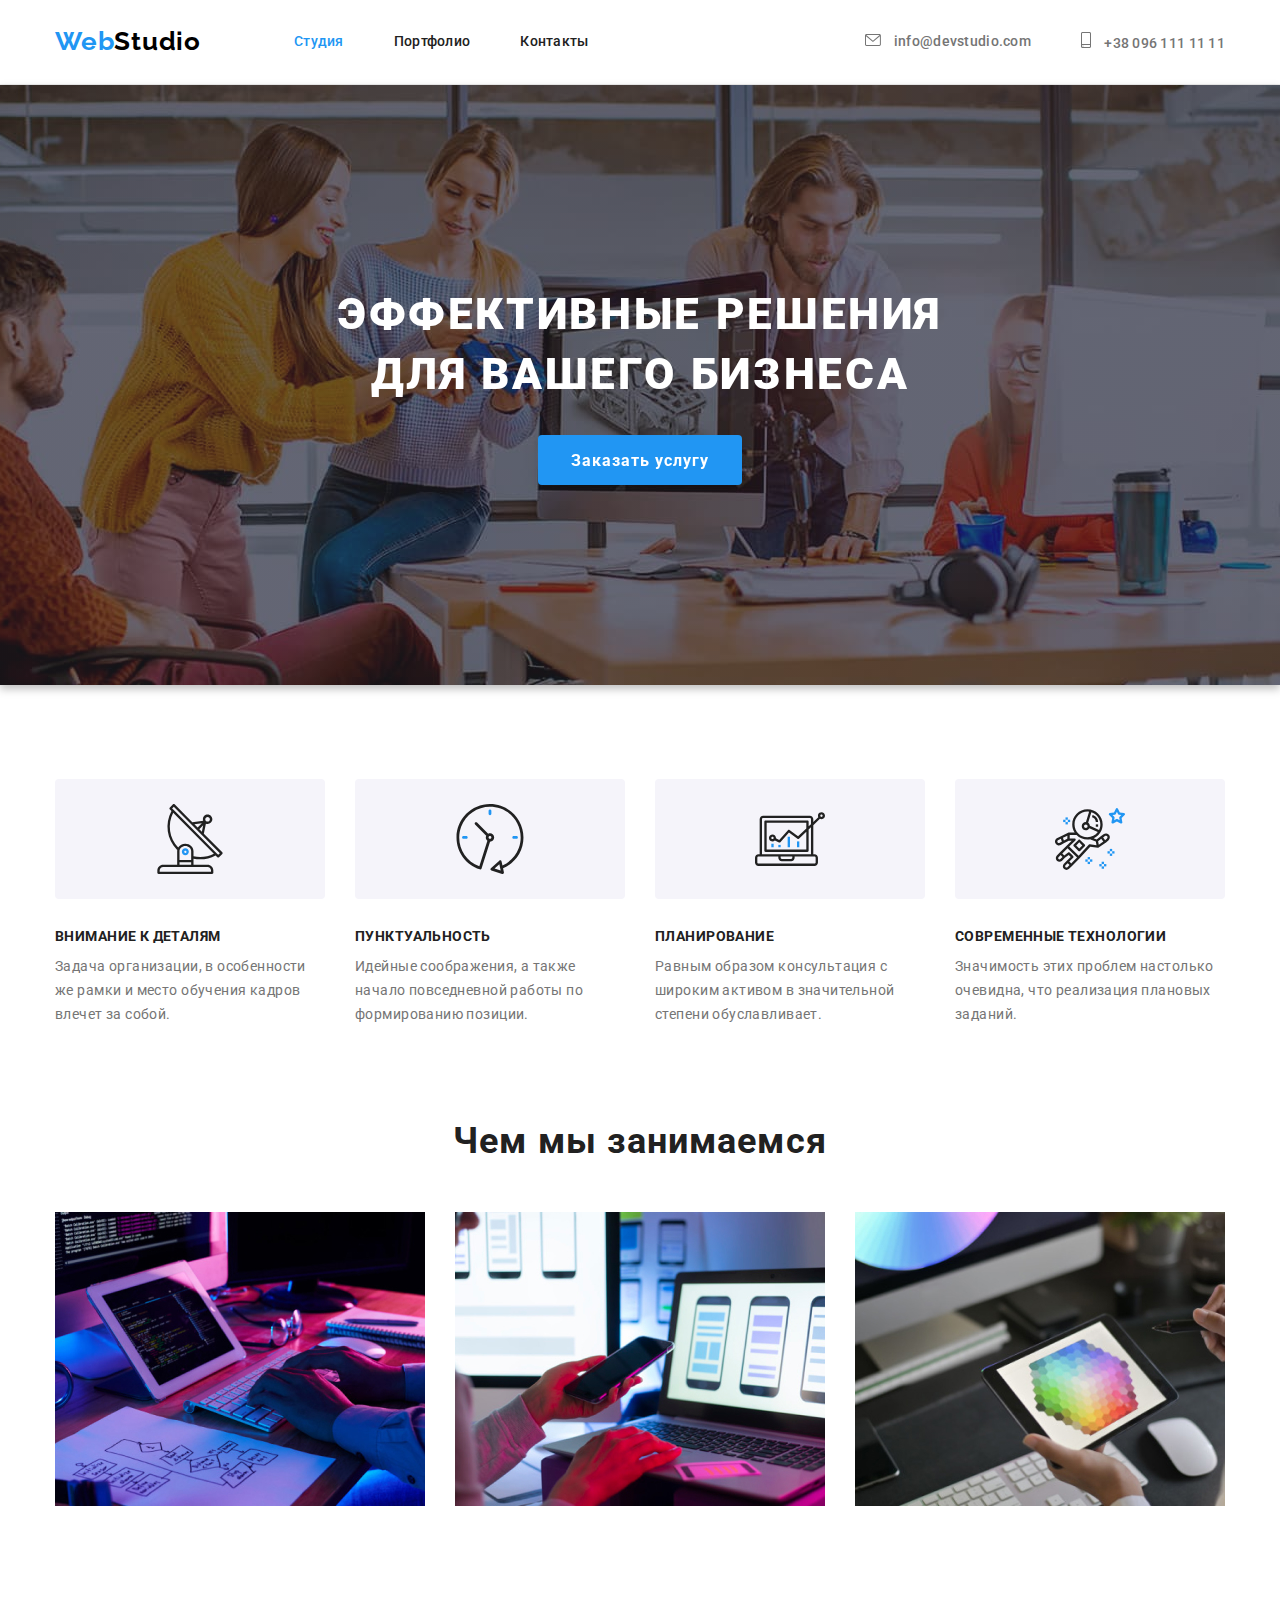
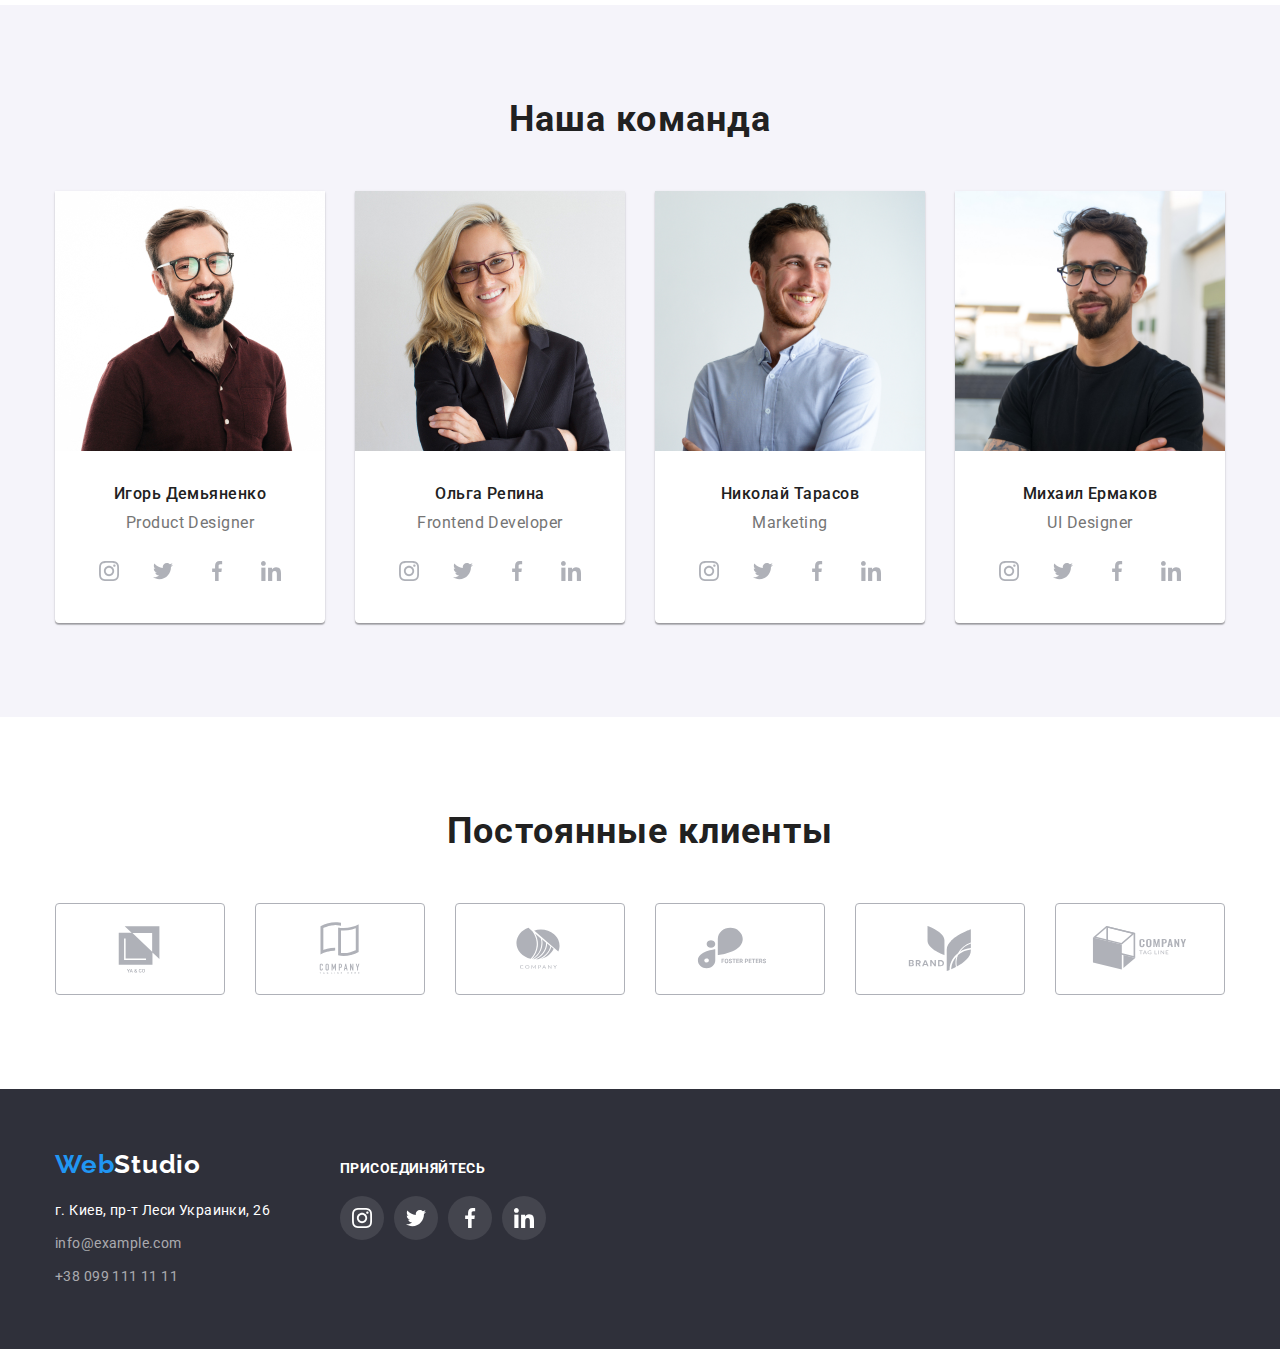
==== index.html @ 6fb5541e "Initial commit" ====
<!DOCTYPE html>
<html lang="ru">

<head>
    <meta charset="UTF-8">
    <meta http-equiv="X-UA-Compatible" content="IE=edge">
    <meta name="viewport" content="width=device-width, initial-scale=1.0">
    <title>Студія</title>
    <link rel="stylesheet"
        href="https://cdnjs.cloudflare.com/ajax/libs/modern-normalize/1.1.0/modern-normalize.min.css" />
    <link rel="preconnect" href="https://fonts.googleapis.com">
    <link rel="preconnect" href="https://fonts.gstatic.com" crossorigin>
    <link
        href="https://fonts.googleapis.com/css2?family=Raleway:wght@700&family=Roboto:wght@400;500;700;900&display=swap"
        rel="stylesheet">

    <link rel="stylesheet" href="./css/styles.css">

<body>
    <!-- Шапка -->

    <header class="header">
        <div class="container main-nav">
            <nav class="nav-header">
                <!-- Header logo -->
                <a href="./index.html" class="header-logo"> <span class="logo-web">Web</span><span
                        class="logo-studio">Studio</span> </a>
                <!-- Header nav -->
                <ul class="header-nav list">
                    <li class="item-header accent">
                        <!-- Header studio -->
                        <a href="./index.html" class="link current">Студия</a></li>
                    <li class="item-header accent">
                        <!-- Header portfolio -->
                        <a href="./portfolio.html" class="link">Портфолио</a>
                    </li>
                    <li class="item-header">
                        <!-- Header contacts -->
                        <a href="#" class="link">Контакты</a>
                    </li>
                </ul>
            </nav>
            <!-- Header contacting -->
            <ul class="header-contacting list">
                <li class="item-header accent">
                    <a href="mailto:info@devstudio.com" class="link">
                        <svg class="icon-mail">
                            <use href=" ./images/icons.svg#icon-mail"> </use>
                        </svg> info@devstudio.com </a> </li>
                <li class=" item-header accent">
                    <a href="tel:+380961111111" class="link">
                        <svg class="icon-smartphone">
                            <use href="./images/icons.svg#icon-smartphone"> </use>
                        </svg> +38 096 111 11 11</a>
                </li>
            </ul>
        </div>

    </header>
    <!-- Головна сторінка, основна частина -->
    <main>
        <!-- Верхня частина -->

        <section class="hero">
            <div class="container background-hero">
                <h1 class="hero-title">эффективные решения для вашего бизнеса</h1>
                <button type="button" name="Order the service" class="button">Заказать услугу</button>
            </div>
        </section>

        <!-- Середина -->
        <section class="section">
            <div class="container">
                <h2 class="section-heading">что мы предлагаем</h2>
                <ul class="section-block">
                    <li class="item">
                        <div class="section-icons">
                            <svg class="icons" width="70" height="70">
                                <use href="./images/icons.svg#icon-sattelite" title="sattelite">
                                </use>
                            </svg>
                        </div>
                        <h3 class="section-title-second">внимание к деталям</h3>
                        <p class="section-text">Задача организации, в особенности же рамки и место обучения кадров
                            влечет за
                            собой.</p>
                    </li>
                    <li class="item">
                        <div class="section-icons">
                            <svg class="icons" width="70" height="70">
                                <use href="./images/icons.svg#icon-clock"></use>
                            </svg>
                        </div>
                        <h3 class=" section-title-second">пунктуальность</h3>
                        <p class="section-text">
                            Идейные соображения, а также начало повседневной работы по формированию позиции.
                        </p>
                    </li>
                    <li class="item">
                        <div class="section-icons">
                            <svg class="icons" width="70" height="70">
                                <use href="./images/icons.svg#icon-computer"></use>
                            </svg>
                        </div>
                        <h3 class="section-title-second">планирование</h3>
                        <p class="section-text">Равным образом консультация с широким активом в значительной степени
                            обуславливает.</p>
                    </li>
                    <li class="item">
                        <div class="section-icons">
                            <svg class="icons" width="70" height="70">
                                <use href="./images/icons.svg#icon-cosmonaut"></use>
                            </svg>
                        </div>
                        <h3 class="section-title-second">современные технологии</h3>
                        <p class="section-text">Значимость этих проблем настолько очевидна, что реализация плановых
                            заданий.
                        </p>
                    </li>
                </ul>
            </div>
        </section>
        <section class="section secondary-section">
            <div class="container">
                <h2 class="section-title">Чем мы занимаемся</h2>
                <!-- Картинки середини -->
                <ul class="section-images">
                    <li class="item"><img src="./images/box1.jpg" alt="Перша картинка середини" width="370px"
                            height="294px"></li>
                    <li class="item"><img src="./images/box2.jpg" alt="Друга картинка середини" width="370px"
                            height="294px"></li>
                    <li class="item"><img src="./images/box3.jpg" alt="Третя картинка середини" width="370px"
                            height="294px"></li>
                </ul>
            </div>
        </section>

        <!-- Нижня частина основної сторінки -->
        <section class="section second-bacground">
            <div class="container">
                <h2 class="secondary-title">Наша команда</h2>
                <ul class="section-down">
                    <li class="item bcg-item">
                        <img class="section-photo" src="./images/img1.jpg" alt="Перше фото" width="270px"
                            height="260px">
                        <div class="section-secondary-block">
                            <h3 class="section-name">Игорь Демьяненко</h3>
                            <p class="section-position">Product Designer</p>
                        </div>

                        <ul class="link-list">
                            <li class="socials">
                                <a class="soc-in" href="">
                                   <svg class="web-icon" width="20" height="20">
                                    <use href="./images/icons.svg#icon-instagram"></use>
                                    </svg>
                                </a>
                            </li>
                            <li class="socials">
                                <a class="soc-in" href="">
                                    <svg class="web-icon" width="20" height="20">
                                    <use href="./images/icons.svg#icon-twitter"></use>
                                    </svg>
                                </a>
                            </li>
                            <li class="socials">
                                <a class="soc-in" href="">
                                    <svg class="web-icon" width="20" height="20p">
                                    <use href="./images/icons.svg#icon-facebook"></use>
                                    </svg>
                                </a>
                            </li>
                            <li class="socials">
                                <a class="soc-in" href="">
                                    <svg class="web-icon" width="20" height="20p">
                                    <use href="./images/icons.svg#icon-linkedin"></use>
                                    </svg>
                                </a>
                            </li>
                        </ul>

                    </li>
                    <li class=" item bcg-item">
                        <img class="section-photo" src="./images/img2.jpg" alt="Друге фото" width="270px"
                            height="260px">
                        <div class="section-secondary-block">
                            <h3 class="section-name">Ольга Репина</h3>
                            <p class="section-position">Frontend Developer</p>
                        </div>
                        <ul class="link-list">
                            <li class="socials">
                                <a class="soc-in" href="">
                                    <svg class=" web-icon" width="20" height="20">
                                    <use href="./images/icons.svg#icon-instagram"></use>
                                    </svg>
                                </a>
                            </li>
                            <li class="socials">
                                <a class="soc-in" href="">
                                    <svg class=" web-icon" width="20" height="20">
                                    <use href="./images/icons.svg#icon-twitter"></use>
                                    </svg>
                                </a>
                            </li>
                            <li class="socials">
                                <a class="soc-in" href="">
                                    <svg class=" web-icon" width="20" height="20">
                                    <use href="./images/icons.svg#icon-facebook"></use>
                                    </svg>
                                </a>
                            </li>
                            <li class="socials">
                                <a class="soc-in" href="">
                                    <svg class=" web-icon" width="20" height="20">
                                    <use href="./images/icons.svg#icon-linkedin"></use>
                                    </svg>
                                </a>
                            </li>
                        </ul>
                    </li>
                    <li class="item bcg-item">
                        <img class="section-photo" src="./images/img3.jpg" alt="Третє фото" width="270px"
                            height="260px">
                        <div class="section-secondary-block">
                            <h3 class="section-name">Николай Тарасов</h3>
                            <p class="section-position">Marketing</p>
                        </div>
                        <ul class="link-list">
                            <li class="socials">
                                <a class="soc-in" href="">
                                    <svg class=" web-icon" width="20" height="20">
                                    <use href="./images/icons.svg#icon-instagram"></use>
                                    </svg>
                                </a>
                            </li>
                            <li class="socials">
                                <a class="soc-in" href="">
                                    <svg class=" web-icon" width="20" height="20">
                                    <use href="./images/icons.svg#icon-twitter"></use>
                                    </svg>
                                </a>
                            </li>
                            <li class="socials">
                                <a class="soc-in" href="">
                                    <svg class=" web-icon" width="20" height="20">
                                    <use href="./images/icons.svg#icon-facebook"></use>
                                    </svg>
                                </a>
                            </li>
                            <li class="socials">
                                <a class="soc-in" href="">
                                    <svg class=" web-icon" width="20" height="20">
                                    <use href="./images/icons.svg#icon-linkedin"></use>
                                    </svg>
                                </a>
                            </li>
                        </ul>
                    </li>
                    <li class="item bcg-item">
                        <img class="section-photo" src="./images/img4.jpg" alt="Четверте фото" width="270px"
                            height="260px">
                        <div class="section-secondary-block">
                            <h3 class="section-name">Михаил Ермаков</h3>
                            <p class="section-position">UI Designer</p>
                        </div>
                        <ul class="link-list">
                            <li class="socials">
                                <a class="soc-in" href="">
                                    <svg class=" web-icon" width="20" height="20">
                                    <use href="./images/icons.svg#icon-instagram"></use>
                                    </svg>
                                </a>
                            </li>
                            <li class="socials">
                                <a class="soc-in" href="">
                                    <svg class=" web-icon" width="20" height="20">
                                    <use href="./images/icons.svg#icon-twitter"></use>
                                    </svg>
                                </a>
                            </li>
                            <li class="socials">
                                <a class="soc-in" href="">
                                    <svg class=" web-icon" width="20" height="20">
                                    <use href="./images/icons.svg#icon-facebook"></use>
                                    </svg>
                                </a>
                            </li>
                            <li class="socials">
                                <a class="soc-in" href="">
                                    <svg class=" web-icon" width="20" height="20">
                                    <use href="./images/icons.svg#icon-linkedin"></use>
                                    </svg>
                                </a>
                            </li>
                        </ul>
                    </li>
                </ul>
            </div>
        </section>

        <!-- Постійні клієнти -->

        <section class="clients">
            <div class="container">
                <h2 class="clients-title">Постоянные клиенты</h2>
                <ul class="clients-list">
                    <li class="client-icons">
                        <a class="client-icon-link" href="">
                        <svg class="client-names" width="106" height="60">
                            <use href="./images/icons.svg#icon-Logo1"></use>
                        </svg></a>
                    </li>
                    <li class="client-icons">
                         <a class="client-icon-link" href="">
                        <svg class="client-names" width="106" height="60">
                            <use href="./images/icons.svg#icon-Logo2"></use>
                        </svg></a>
                    </li>
                    <li class="client-icons">
                        <a class="client-icon-link" href="">
                        <svg class="client-names" width="106" height="60">
                            <use href="./images/icons.svg#icon-Logo3"></use>
                        </svg></a>
                    </li>
                    <li class="client-icons">
                        <a class="client-icon-link" href="">
                        <svg class="client-names" width="106" height="60">
                            <use href="./images/icons.svg#icon-Logo4"></use>
                        </svg></a>
                    </li>
                    <li class="client-icons">
                        <a class="client-icon-link" href="">
                        <svg class="client-names" width="106" height="60">
                            <use href="./images/icons.svg#icon-Logo5"></use>
                        </svg></a>
                    </li>
                    <li class="client-icons">
                        <a class="client-icon-link" href="">
                        <svg class="client-names" width="106" height="60">
                            <use href="./images/icons.svg#icon-Logo6"></use>
                        </svg></a>
                    </li>
                </ul>
            </div>
        </section>
    </main>

    <!-- Підвал сторінки -->

    <footer class=" footer">
        <div class="container footer-main">
            <div class="down-main">
                <a href="./index.html" class="footer-logo"><span class="logo-web-footer">Web</span><span
                        class="logo-studio-footer">Studio</span></a>
                <!-- Адреса і реквізити пошти і контактування -->
                <adress class="adress">
                    <ul>
                        <li class="adress-item"><a href="#" class="adr">г. Киев, пр-т Леси Украинки, 26</a></li>
                        <li class="adress-item"><a href="mailto:info@example.com" class="link">info@example.com</a>
                        </li>
                        <li class="adress-item"><a href="tel:+380991111111" class="link">+38 099 111 11 11</a></li>
                    </ul>
                </adress>
            </div>
            <div class="footer-second">
                <h3 class="footer-link-item">присоединяйтесь</h3>
                <ul class="footer-link-list">
                    <li class="footer-socials">
                        <a class="footer-soc-in" href="">
                                <svg class="footer-web-icon" width="20px" height="20px">
                            <use href="./images/icons.svg#icon-instagram"></use>
                            </svg>
                        </a>
                    </li>
                    <li class="footer-socials">
                        <a class="footer-soc-in" href="">
                                <svg class="footer-web-icon" width="20px" height="20px">
                            <use href="./images/icons.svg#icon-twitter"></use>
                            </svg>
                        </a>
                    </li>
                    <li class="footer-socials">
                        <a class="footer-soc-in" href="">
                                <svg class="footer-web-icon" width="20px" height="20px">
                            <use href="./images/icons.svg#icon-facebook"></use>
                            </svg>
                        </a>
                    </li>
                    <li class="footer-socials">
                        <a class="footer-soc-in" href="">
                                <svg class="footer-web-icon" width="20px" height="20px">
                            <use href="./images/icons.svg#icon-linkedin"></use>
                            </svg>
                        </a>
                    </li>
                </ul>
            </div>

        </div>

    </footer>
</body>

</html>
---- css/styles.css ----
html {
    box-sizing: border-box;
}

*,
*::before,
*::after {
    box-sizing: inherit;
}

:root {
    --primary-text-color: #212121;
    --text-color: #757575;
    --text-link: #2196F3;
    --hero: #FFFFFF;
    --background-team: #F5F4FA;
    --bacground-color-hero: #2F303A;
    --footer-color-text: rgba(255, 255, 255, 0.6);
    --logo-studio: #000000;
    --button-bcg: #F5F4FA;
    --color-line: #ECECEC;
    --color-border-icon: #AFB1B8;



}


body {
    font-family: 'Roboto',
        sans-serif;
    background-color: var(--hero);
    color: var(--text-color);
}

ul {
    list-style: none;
    margin: 0;
    padding: 0;
}

h1,
h2,
h3,
h4,
h5,
h6,
p,
ul {
    margin-top: 0;
    margin-bottom: 0;
}

img {
    width: 100%;
}

/* Шапка */

/* Кольори */
/* #212121 текст чорний */
/*  #757575 колір номера телефону*/
/* #2196F3 текст синій */
.header {
    border-bottom: 1px solid var(--color-line);

}

.header-logo {
    display: flex;
    padding-top: 24px;
    padding-bottom: 25px;
    margin-right: 93px;

    font-family: 'Raleway';
    font-weight: 700;
    font-size: 26px;
    line-height: 1.2;
    letter-spacing: 0.03em;

    text-decoration: none;
}

.header-logo .logo-web {
    color: var(--text-link)
}

.header-logo .logo-studio {
    color: var(--logo-studio);
}

.main-nav {
    display: flex;
    align-items: center;
    /* justify-content: space-between; */
}

.header-nav {
    display: flex;
    align-items: center;

}

.nav-header {
    display: flex;
    align-items: center;
}

.header-nav .item-header+.item-header {
    margin-left: 50px;
}

.header-nav .link {
    display: block;
    padding-top: 32px;
    padding-bottom: 32px;

    color: var(--primary-text-color);
    font-weight: 500;
    font-size: 14px;
    line-height: 1.14;
    letter-spacing: 0.02em;
    text-decoration: none;
}

.icon-mail {
    display: inline-flex;
    fill: var(--text-color);
}

.icon-smartphone {
    display: inline-flex;
    fill: var(--text-color);
}

.header-nav .link.current {
    color: var(--text-link);
}

.link:hover,
.link:focus {
    color: var(--text-link);
}
.link:hover .icon-mail,
.link:focus .icon-mail {
    fill: var(--text-link);
}

.link:hover .icon-smartphone,
.link:focus .icon-smartphone {
    fill: var(--text-link);
}
.header-contacting {
    display: flex;
    margin-left: auto;
  
}

.header-contacting .item-header+.item-header {
    margin-left: 50px;
}

.header-contacting .link {
    display: block;
    padding-top: 32px;
    padding-bottom: 32px;

    font-weight: 500;
    font-size: 14px;
    line-height: 1.14;
    letter-spacing: 0.02em;
    color: var(--text-color);
    text-decoration: none;
}


.line {
    color: var(--color-line);
    margin-top: 0;
    margin-bottom: 0;
}

/* Іконки шапки */

.accent {
    display: flex;
        align-items: center;
    justify-items: center;
    justify-content: baseline;
}
.header-contacting .icon-mail {
    display: inline-flex;
    width: 16px;
    height: 12px;
    margin-right: 10px;

    align-items: center;
    justify-items: center;
    justify-content: baseline;
    text-decoration: none;
}
.header-contacting .icon-smartphone {
    display: inline-flex;
    width: 10px;
    height: 16px;
    margin-right: 10px;
 align-items: center;
    justify-items: center;
    text-decoration: none;
        justify-content: baseline;

}


.item-header .link:hover,
.item-header .link:focus {
    color: var(--text-link);
}

/* 
.item:hover .icon,
.item:focus .icon {
    fill: var(--text-link);
} */


/* Головна сторінка */
/* фон головного заголовку background: #2F303A */
/* фон сторінки background: background: #FFFFFF; */
/* Фон Наша команда background: #F5F4FA */
/* #FFFFFF головний заголовок і колір кнопки*/
/* Середина */
/* Секція заголовки#212121 */
/* Секція тексти абзаци #757575 */
/* Другий і наступний заголовок + Прізвище ім'я  #212121 */
/* Професія #757575 */

.container {
    width: 1200px;
    margin: 0 auto;
    padding-left: 15px;
    padding-right: 15px;
}

/* HERO */

.hero {
    box-sizing: border-box;
    padding: 200px 0;


}

.hero .container {
    text-align: center;
    /* height: 600px; */


}

.container .hero-title {
    color: var(--hero);
    font-weight: 900;
    font-size: 44px;
    line-height: 1.36;
    letter-spacing: 0.06em;
    text-transform: uppercase;
    margin: 0 auto;
    max-width: 696px;
    width: 100%;
    margin-bottom: 30px;
}

/* Background-hero */

.hero {
    max-width: 1600px;
    width: 100%;
    height: 600px;
    margin-left: auto;
    margin-right: auto;
    background-color: #C4C4C4;
    text-align: center;
    background-image: linear-gradient(rgba(47, 48, 58, 0.4),
            rgba(47, 48, 58, 0.4)),
        url("../images/bckg-hero.jpg");
    background-position: center;
    background-size: cover;
    background-repeat: no-repeat;
    filter: drop-shadow(0px 4px 4px rgba(0, 0, 0, 0.25))
}


/* Кнопка */
.hero .button {
    display: inline;
    font-family: inherit;
    color: var(--hero);
    background-color: var(--text-link);
    /* position: absolute; */
    min-width: 200px;
    height: 50px;
    /* left: 705px;
    top: 430px; */
    box-shadow: 0px 4px 4px rgba(0, 0, 0, 0.15);
    border-radius: 4px;
    padding: 10px 32px;


}

.button {
    font-weight: 700;
    font-size: 16px;
    line-height: 1.88;
    display: flex;
    align-items: center;
    justify-items: center;
    text-align: center;
    letter-spacing: 0.06em;

    cursor: pointer;
    border: 1px solid transparent;

}

/* SECTION середина */
.section {
    padding-top: 94px;
    padding-bottom: 94px;


}


.section-block {
    display: flex;
    /* justify-content: center;
    align-items: center;
    align-content: center; */
    /* justify-content: space-between; */
}


.section-block .item {
     margin-right: 30px;
  width: calc((100% - 90px) / 4);
}

.item:last-child {
    margin-right: 0;
}

.section.second-bacground {
    padding-top: 0;
    padding-top: 94px;

    background-color: var(--background-team);
}

.section-heading {
    display: none;

}

.section.secondary-section {
    padding-top: 0;
}

.section .section-title {

    font-weight: 700;
    font-size: 36px;
    line-height: 1.16;
    text-align: center;
    letter-spacing: 0.03em;

    color: var(--primary-text-color);
    margin-bottom: 50px;

}


.section-secondary-block {

    background-color: var(--hero);
}

/* SECTION середина - іконки */

/* .icons {
    width: 100%;
    height: 100%
} */
.section-icons {
  display: flex;
  justify-content: center;
  align-items: center;
  margin-bottom: 30px;
  width: 270px;
  height: 120px;

  border-radius: 4px;
  background-color: var(--button-bcg);
}


/* SECTION IMAGES */

.section .secondary-title {
    font-weight: 700;
    font-size: 36px;
    line-height: 1.16;
    text-align: center;
    letter-spacing: 0.03em;

    color: var(--primary-text-color);
    margin-bottom: 50px;
}

.section-images {
    display: flex;
}

.section-images .item+.item {
    margin-left: 30px;
}

.section-down {
    display: flex;
}

.section-down .item+.item {
    margin-left: 30px;
}



.section-secondary-block {
    padding-top: 30px;
    padding-bottom: 16px;
}

.section .section-title-second {

    font-weight: 700;
    font-size: 14px;
    line-height: 1.14;
    letter-spacing: 0.03em;
    text-transform: uppercase;
    margin-bottom: 10px;

    color: var(--primary-text-color);
}

.section .section-text {
    max-width: 270px;
    font-size: 14px;
    line-height: 1.71;
    letter-spacing: 0.03em;


    /* color: var(--text-color); */
}



.section .section-name {

    font-weight: 500;
    font-size: 16px;
    line-height: 1.18;
    text-align: center;
    letter-spacing: 0.03em;
    margin-bottom: 10px;

    color: var(--primary-text-color);
}

.section .section-position {

    font-size: 16px;
    line-height: 1.18;
    text-align: center;
    letter-spacing: 0.03em;

}

.hyr {
    width: 150px;
    height: 150px;
}

.bcg-item {
    background-color: var(--hero);
    box-shadow: 0px 1px 3px rgba(0, 0, 0, 0.12),
        0px 1px 1px rgba(0, 0, 0, 0.14),
        0px 2px 1px rgba(0, 0, 0, 0.2);
    border-radius: 0px 0px 4px 4px;
}

/* Наша команда соціальні мережі */

.link-list {
    display: flex;
    padding-bottom: 30px;
    justify-content: center;

}

.socials {
    display: block;

}

.socials:not(:last-child) {
    margin-right: 10px;
}
.soc-in {
    display: flex;
     width: 100%;
    height: 100%;
    align-items: center;
    justify-items: center;
    justify-content: center;

}
.socials {
    width: 44px;
    height: 44px;
    
    /* border-radius: 50%; */
}

.socials .soc-in:hover,
.socials .soc-in:focus {
    fill: var(--hero);
    background-color: var(--text-link);


}

.soc-in:hover .web-icon,
.soc-in:focus .web-icon {
    fill: var(--hero);
}


.link-list .soc-in {
    border-radius: 50%;
    transition: background-color var(--color-border-icon), fill var(--color-border-icon);
}

.soc-in .web-icon {
    display: block;

    /* background-color: var(--hero); */

    fill: var(--color-border-icon);
    display: block;

}


/*  Постійні клієнти */
.client-icon-link {
    display: flex;
  width:70px;
    height: 70px;
    
    width: 100%;
    height: 100%;
    align-items: center;
    justify-content: center;
      border: 1px solid var(--color-border-icon);
    border-radius: 4px;
}

.clients {
    padding-top: 94px;
    padding-bottom: 94px;
}

.clients-title {
    font-weight: 700;
    font-size: 36px;
    line-height: 1.16;
    text-align: center;
    letter-spacing: 0.03em;
    color: var(--primary-text-color);
    margin-bottom: 50px;
}

.clients-list {
    display: flex;
}

.client-icons {
    /* display: flex; */
    /* align-items: center;
    justify-content: center; */
    width: 170px;
    height: 92px;
  
}
.client-names {
    fill: var(--color-border-icon);
}

/* .client-icons:hover,
.client-icons:focus {
    border-color: var(--text-link);
} */
.client-icon-link:hover,
.client-icon-link:focus {
        border-color: var(--text-link)

}
.client-icon-link:hover .client-names,
.client-icon-link:focus .client-names {
    fill: var(--text-link);
}
/* .clients-list .client-icon-link:hover .client-names,
.clients-list .client-icon-link:focus .client-names {
   fill: var(--text-link);
} */




.client-icons:not(:last-child) {
    margin-right: 30px;
}






/* Підвал */


/* Лого перша частина #2196F3 */
/* Лого друга частина #FFFFFF */
/* Адреса #FFFFFF */
/* пошта і телефон rgba(255, 255, 255, 0.6) */

/* 2-га сторінка фон background: #E5E5E5 */
.footer {
    background-color: var(--bacground-color-hero);
    padding-bottom: 60px;
    padding-top: 60px;
}

/* .footer-logo {
    display: block;
} */
/* .footer-blocks {
    display: flex;
    align-items: baseline;
} */

.footer .footer-logo {
    font-family: 'Raleway';
    /* font-style: normal; */
    font-weight: 700;
    font-size: 26px;
    line-height: 1.19;
    letter-spacing: 0.03em;
    /* margin-bottom: 20px; */
    text-decoration: none;
}


.footer-main {
    display: flex;
    align-items: baseline;

}

.footer-logo .logo-web-footer {
    color: var(--text-link);
}

.footer-logo .logo-studio-footer {
    color: var(--hero);

}

.adress {
    margin-top: 20px;
}


.adress .adr {
    font-size: 14px;
    line-height: 1.71;
    letter-spacing: 0.03em;

    color: var(--hero);
    text-decoration: none;

}

.adress .link {
    font-size: 14px;
    line-height: 1.71;
    letter-spacing: 0.03em;

    color: var(--footer-color-text);

    text-decoration: none;
}

.adress-item:not(:last-child) {
    margin-bottom: 9px;
}

.adress .link:hover,
.adress .link:focus {
    color: var(--text-link);
}



/* ДРУГА ЧАСТИНА - ПОСИЛАННЯ ПІДВАЛУ */


.footer-second {
     margin-right: 93px;   
    margin-left: 70px;
}

/* .down-main {
    display: inline-block;
    justify-content: baseline;

} */

.footer-link-item {
    text-transform: uppercase;
    display: flex;
    margin-bottom: 20px;
    font-family: 'Roboto';
    font-style: normal;
    font-weight: 700;
    font-size: 14px;
    line-height: 1.14;
    letter-spacing: 0.03em;
    color: var(--hero);
}

.adress {
    display: flex;
}

.footer-link-list {
    display: flex;
}

.footer-socials:not(:last-child) {
    margin-right: 10px;
}
.footer-soc-in:hover,
.footer-soc-in:focus {
    background-color: var(--text-link);
    border-radius: 50%;
}


.footer-soc-in {
    display: inline-block;
    padding: 12px;
    width: 44px;
    height: 44px;
    border-radius: 50%;

    background-color: rgba(255, 255, 255, 0.1);
   /* transition: background-color 250ms cubic-bezier(0.4, 0, 0.2, 1); */
}

.footer-soc-in .footer-web-icon {
    fill: var(--hero);
    
}



/* П О Р Т Ф О Л І О  */

/* Головна частина сторінки */
.portfolio-title {
    display: none;
}

.section-portfolio {
    background-color: var(--hero);
    padding-top: 94px;
    padding-bottom: 94px;

}

/* КНОПКИ */
.button-portfolio {
    display: flex;
    margin-bottom: 50px;
    border: transparent;
    list-style-type: none;
    display: flex;
    justify-content: center;
    margin-bottom: 50px;
    margin-top: 0;



}

.button-portfolio .item+.item {
    margin-left: 8px;

}

.button-portfolio .btn:hover,
.button-portfolio .btn:focus {
    background-color: var(--text-link);
    color: var(--hero);
    box-shadow: inset 0px 3px 1px rgba(0, 0, 0, 0.1),
        0px 1px 2px rgba(0, 0, 0, 0.08),
        0px 2px 2px rgba(0, 0, 0, 0.12);
    border-radius: 4px;
}

.button-portfolio .btn {
    font-family: inherit;
    padding: 6px 22px;
    font-weight: 500;
    font-size: 16px;
    line-height: 1.62;
    text-align: center;
    letter-spacing: 0.03em;
    background-color: var(--button-bcg);

    color: var(--primary-text-color);
    border: none;
    cursor: pointer;
}

.button-portfolio .btn {
    border-radius: 4px;
}

/*СПИСОК КЕЙСІВ КОМАНДИ - картинки з підписами */


.cases {
    display: flex;
    flex-wrap: wrap
}

.cases-block-portfolio {
    padding: 20px 0;
    border-top: none;
    border: 1px solid #EEEEEE;
    /* outline: 1px solid tomato; */
}

/* .cases-img {
    border: none;
} */

.cases .cases-items {
    margin-right: 30px;
    margin-bottom: 30px;
    background: #FFFFFF;
    /* border: 1px solid #EEEEEE; */

}

/* .cases-items {
 
    gap: 30px;
} */
.cases-img {
    display: block;
}

.cases .cases-items:hover,
.cases .cases-items:focus {
    box-shadow: 0px 1px 1px rgba(0, 0, 0, 0.12),
        0px 4px 4px rgba(0, 0, 0, 0.06),
        1px 4px 6px rgba(0, 0, 0, 0.16);
}

.cases-items:nth-child(3n) {
    margin-right: 0;
}

.cases-items:nth-last-child(-n + 3) {
    margin-bottom: 0;
}

.cases .cases-title {

    font-weight: 700;
    font-size: 18px;
    line-height: 2;
    letter-spacing: 0.06em;
    padding-right: 24px;
    padding-left: 24px;

    color: var(--primary-text-color);
}

.cases .case-text {
    font-size: 16px;
    line-height: 1.88;
    letter-spacing: 0.03em;
    padding-right: 24px;
    padding-left: 24px;

}
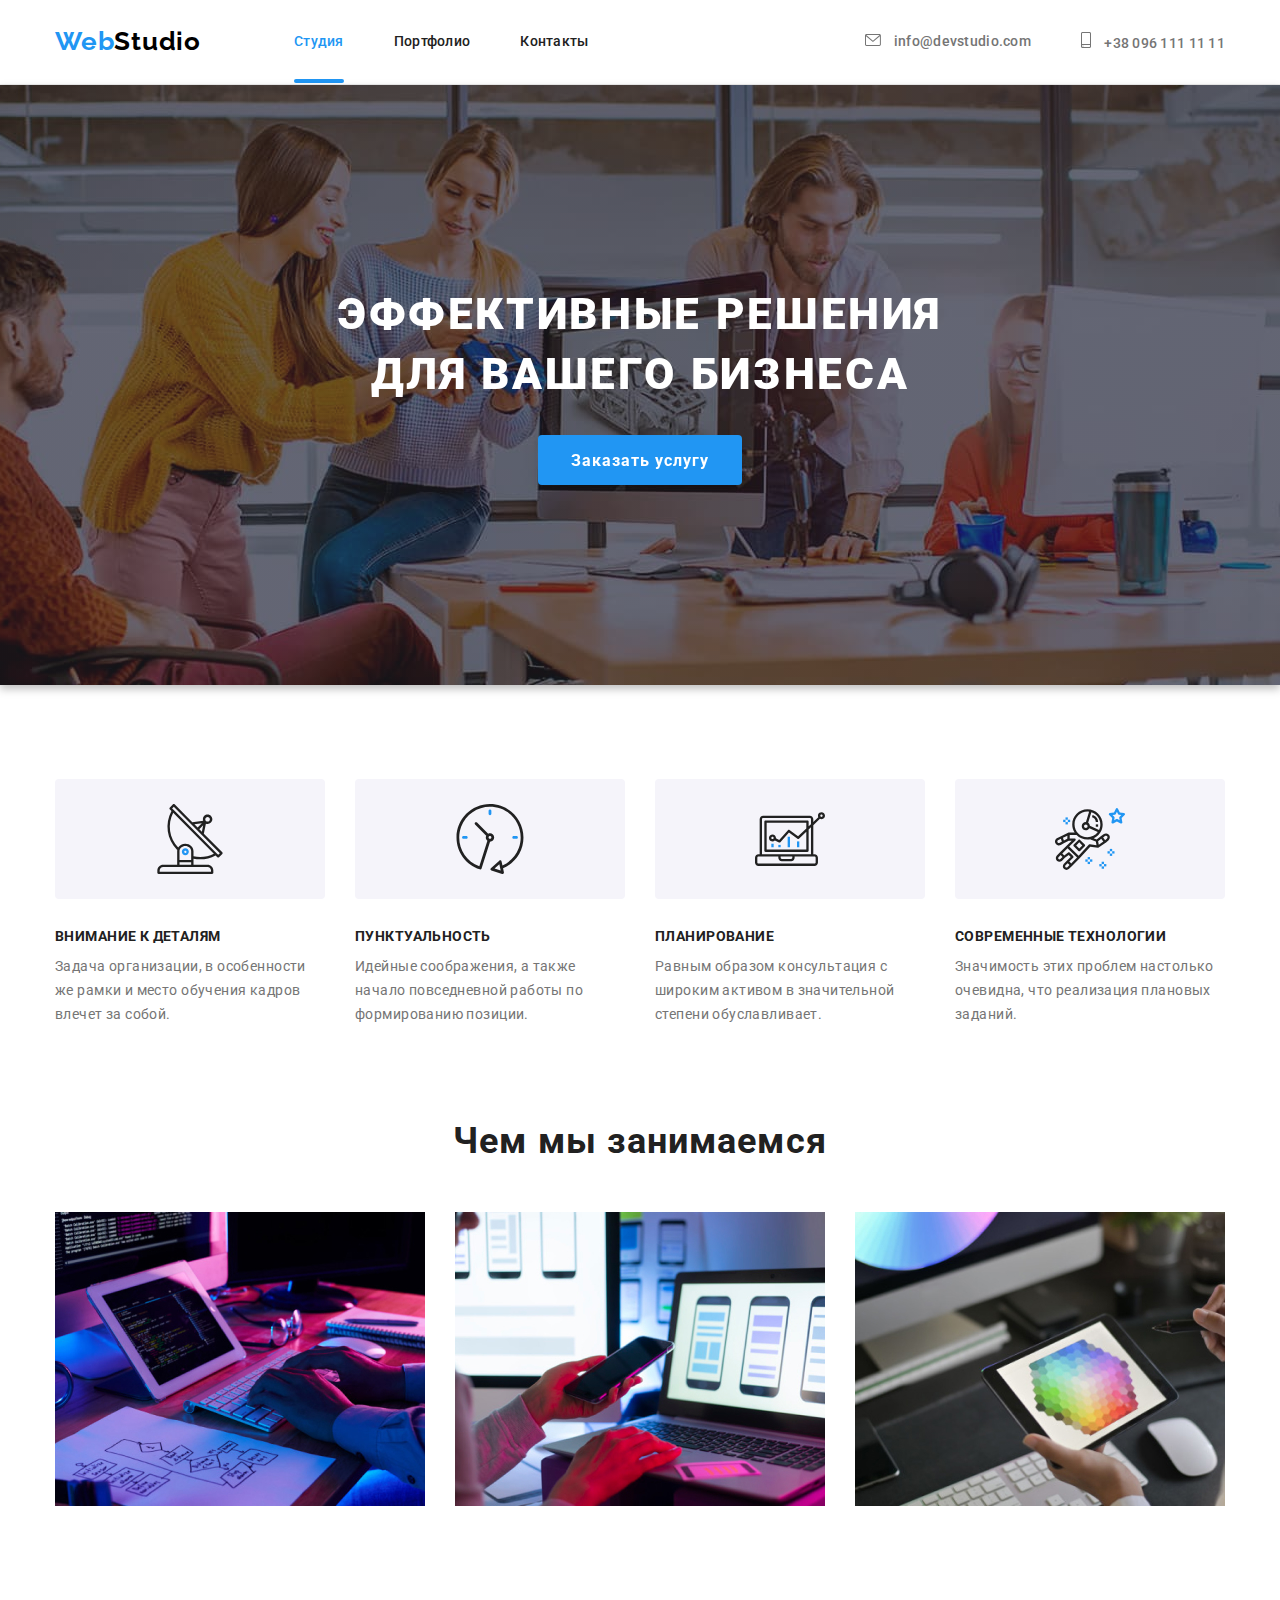
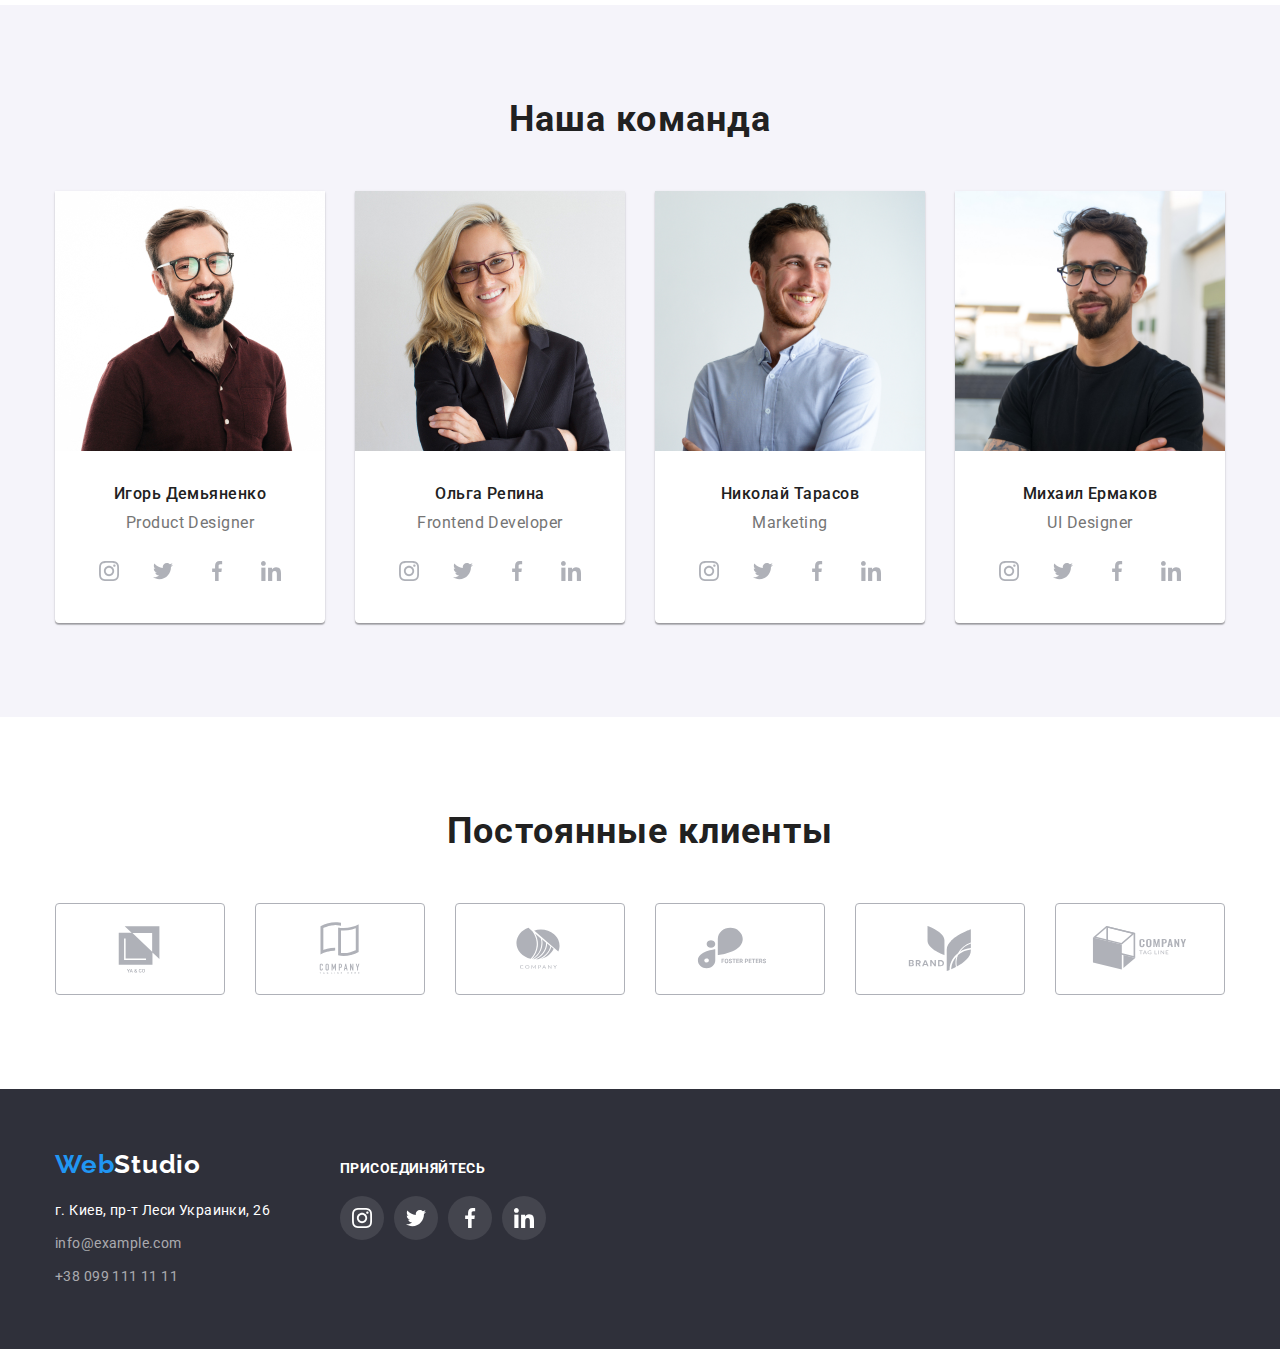
==== commit d6e73d96: "14061909 transition" ====
--- a/index.html
+++ b/index.html
@@ -34,7 +34,7 @@
                         <!-- Header portfolio -->
                         <a href="./portfolio.html" class="link">Портфолио</a>
                     </li>
-                    <li class="item-header">
+                    <li class="item-header accent">
                         <!-- Header contacts -->
                         <a href="#" class="link">Контакты</a>
                     </li>
--- a/css/styles.css
+++ b/css/styles.css
@@ -137,6 +137,18 @@
     color: var(--text-link);
 }
 
+.link {
+      transition: color 250ms cubic-bezier(0.4, 0, 0.2, 1);
+}
+
+.icon-mail {
+      transition: fill 250ms cubic-bezier(0.4, 0, 0.2, 1)
+}
+
+.icon-smartphone {
+      transition: fill 250ms cubic-bezier(0.4, 0, 0.2, 1)
+}
+
 .link:hover,
 .link:focus {
     color: var(--text-link);
@@ -171,7 +183,10 @@
     letter-spacing: 0.02em;
     color: var(--text-color);
     text-decoration: none;
-}
+    transition: color 250ms cubic-bezier(0.4, 0, 0.2, 1)
+}
+
+
 
 
 .line {
@@ -181,6 +196,22 @@
 }
 
 /* Іконки шапки */
+.item-header {
+    position: relative;
+}
+
+.current::after {
+  display: inline-block;
+  content: "";
+  position: absolute;
+  bottom: 0;
+  left: 0;
+  bottom: -1px;
+  width: 100%;
+  height: 4px;
+  border-radius: 2px;
+  background-color: var(--text-link);
+}
 
 .accent {
     display: flex;
@@ -306,7 +337,8 @@
     border-radius: 4px;
     padding: 10px 32px;
 
-
+transition: color 250ms cubic-bezier(0.4, 0, 0.2, 1),
+    background-color 250ms cubic-bezier(0.4, 0, 0.2, 1)
 }
 
 .button {
@@ -523,7 +555,7 @@
     align-items: center;
     justify-items: center;
     justify-content: center;
-
+    transition: 250ms cubic-bezier(0.4, 0, 0.2, 1)
 }
 .socials {
     width: 44px;
@@ -545,10 +577,13 @@
     fill: var(--hero);
 }
 
-
-.link-list .soc-in {
+.web-icon {
+    transition: fill 250ms cubic-bezier(0.4, 0, 0.2, 1)
+}
+
+.soc-in {
     border-radius: 50%;
-    transition: background-color var(--color-border-icon), fill var(--color-border-icon);
+    background-color var(--color-border-icon), fill var(--color-border-icon);
 }
 
 .soc-in .web-icon {
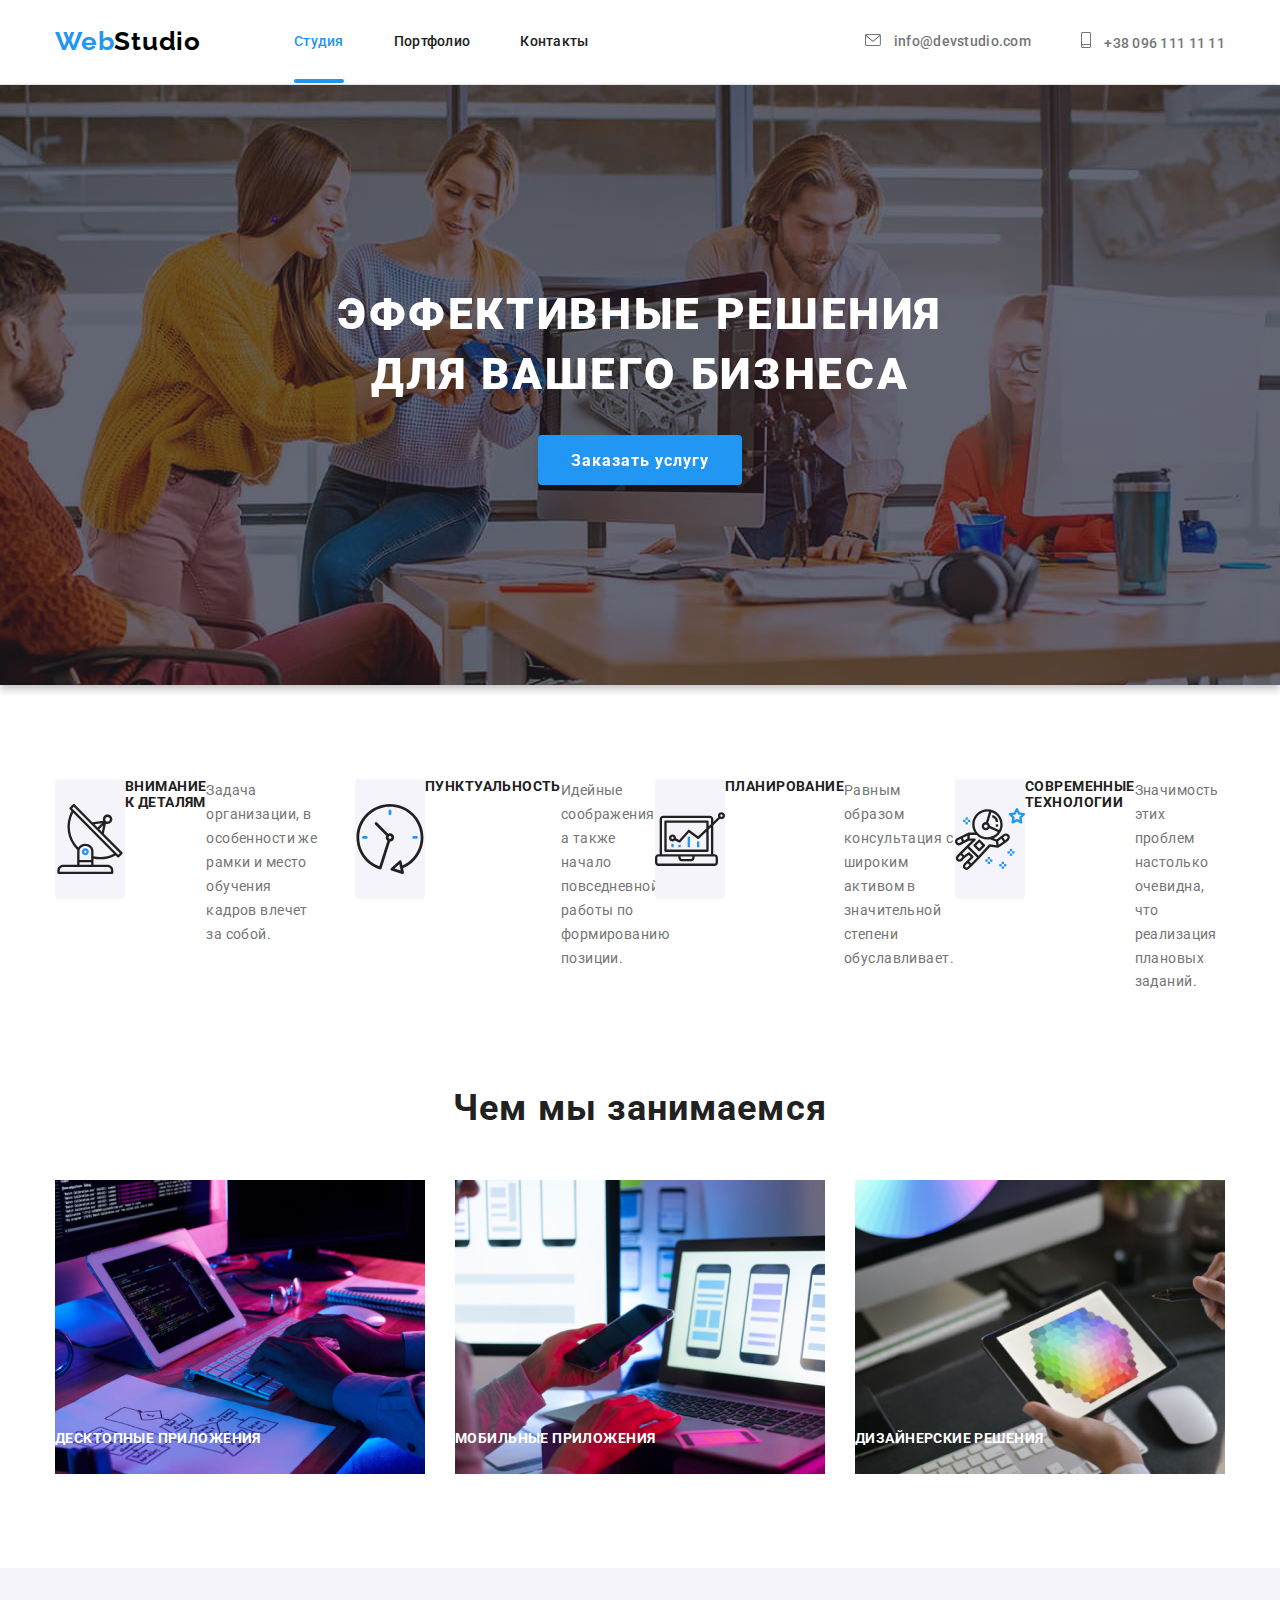
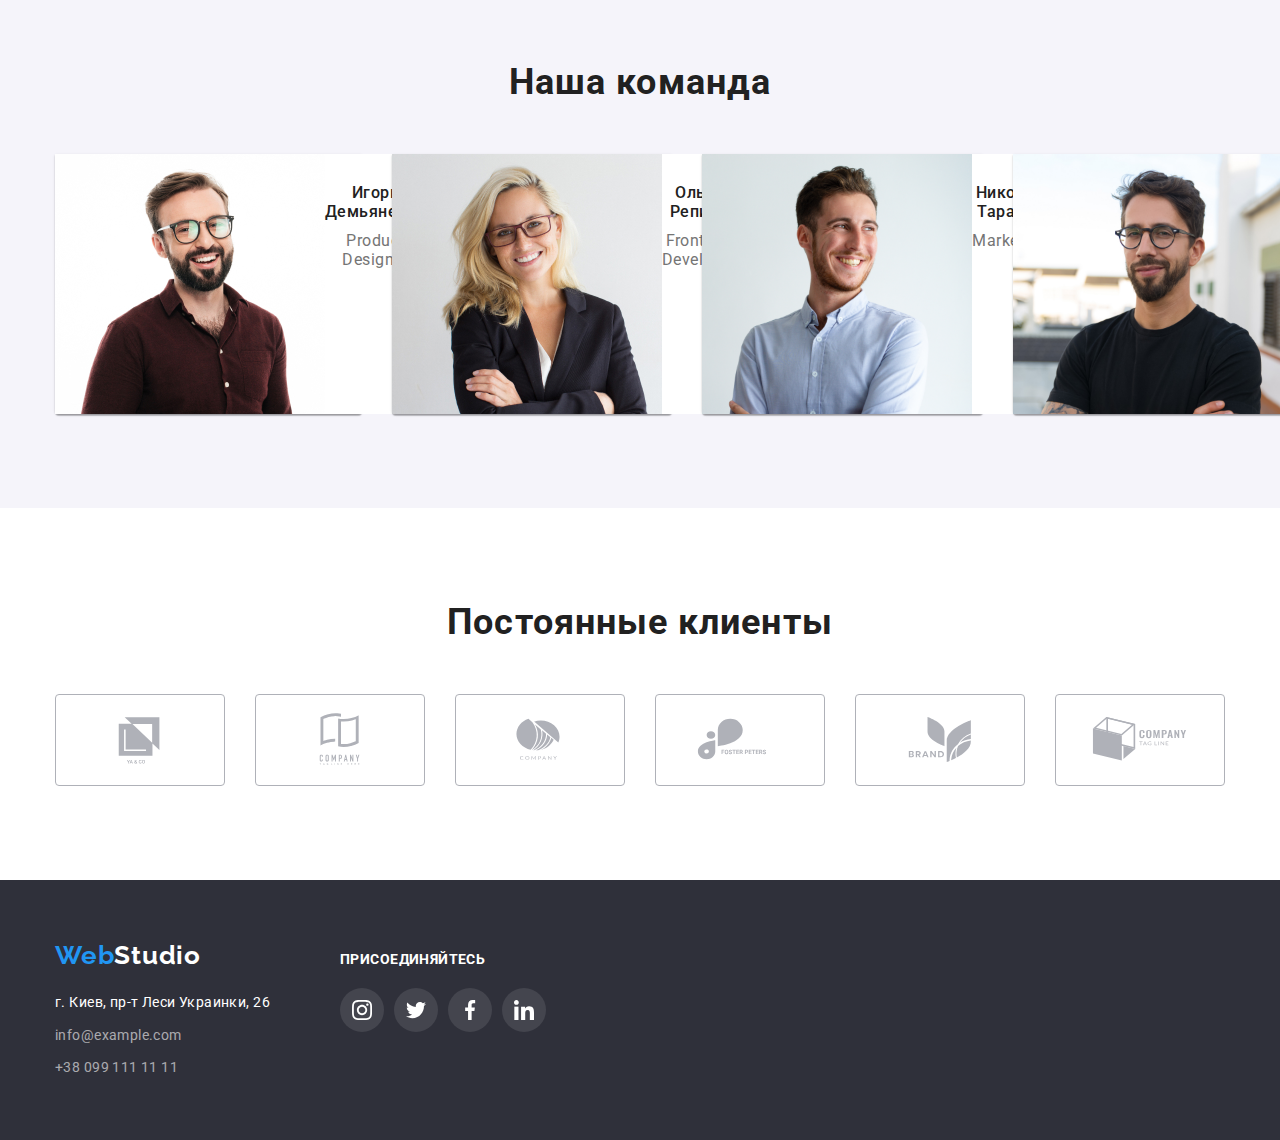
==== commit 12f46f3b: "14062220" ====
--- a/index.html
+++ b/index.html
@@ -64,7 +64,7 @@
         <section class="hero">
             <div class="container background-hero">
                 <h1 class="hero-title">эффективные решения для вашего бизнеса</h1>
-                <button type="button" name="Order the service" class="button">Заказать услугу</button>
+                <button type="button" name="Order the service" class="button" data-modal-open>Заказать услугу</button>
             </div>
         </section>
 
@@ -125,12 +125,18 @@
                 <h2 class="section-title">Чем мы занимаемся</h2>
                 <!-- Картинки середини -->
                 <ul class="section-images">
-                    <li class="item"><img src="./images/box1.jpg" alt="Перша картинка середини" width="370px"
-                            height="294px"></li>
-                    <li class="item"><img src="./images/box2.jpg" alt="Друга картинка середини" width="370px"
-                            height="294px"></li>
-                    <li class="item"><img src="./images/box3.jpg" alt="Третя картинка середини" width="370px"
-                            height="294px"></li>
+                    <li class="item"><img src="./images/box1.jpg" alt="Десктопные приложения" width="370px"
+                        height="294px">
+                        <p class="section-text-image">Десктопные приложения</p>
+                        </li>
+                    <li class="item"><img src="./images/box2.jpg" alt="Мобильные приложения" width="370px"
+                            height="294px">
+                        <p class="section-text-image">Мобильные приложения</p>
+                    </li>
+                    <li class="item"><img src="./images/box3.jpg" alt="Дизайнерские решения" width="370px"
+                            height="294px">
+                    <p class="section-text-image">Дизайнерские решения</p>
+                    </li>
                 </ul>
             </div>
         </section>
@@ -399,6 +405,23 @@
         </div>
 
     </footer>
+
+    <!--  МОДАЛЬНЕ ВІКНО  -->
+     <!-- Модальное окно -->
+    <div class="backdrop is-hidden" data-modal>
+      <div class="modal">
+        <button class="modal-button" type="button" data-modal-close>
+          <svg width="18" height="18">
+            <use href="./images/icons.svg#icon-close"></use>
+          </svg>
+        </button>
+        </div>
+    </div>
+
+    <!-- SCRIPT STYLE -->
+
+    <script src="./js/modal.js"></script>
+
 </body>
 
 </html>--- a/css/styles.css
+++ b/css/styles.css
@@ -138,7 +138,8 @@
 }
 
 .link {
-      transition: color 250ms cubic-bezier(0.4, 0, 0.2, 1);
+    position: relative;
+    transition: color 250ms cubic-bezier(0.4, 0, 0.2, 1);
 }
 
 .icon-mail {
@@ -271,6 +272,7 @@
     margin: 0 auto;
     padding-left: 15px;
     padding-right: 15px;
+    position: relative;
 }
 
 /* HERO */
@@ -357,26 +359,21 @@
 }
 
 /* SECTION середина */
+
+
 .section {
     padding-top: 94px;
     padding-bottom: 94px;
-
-
-}
-
+}
 
 .section-block {
     display: flex;
-    /* justify-content: center;
-    align-items: center;
-    align-content: center; */
-    /* justify-content: space-between; */
 }
 
 
 .section-block .item {
-     margin-right: 30px;
-  width: calc((100% - 90px) / 4);
+    margin-right: 30px;
+    width: calc((100% - 90px) / 4);
 }
 
 .item:last-child {
@@ -392,8 +389,8 @@
 
 .section-heading {
     display: none;
-
-}
+}
+/* ЧЕМ МЫ ЗАНИМАЕМСЯ - ФОТО ПЛЮС ТЕКСТ  */
 
 .section.secondary-section {
     padding-top: 0;
@@ -411,33 +408,6 @@
     margin-bottom: 50px;
 
 }
-
-
-.section-secondary-block {
-
-    background-color: var(--hero);
-}
-
-/* SECTION середина - іконки */
-
-/* .icons {
-    width: 100%;
-    height: 100%
-} */
-.section-icons {
-  display: flex;
-  justify-content: center;
-  align-items: center;
-  margin-bottom: 30px;
-  width: 270px;
-  height: 120px;
-
-  border-radius: 4px;
-  background-color: var(--button-bcg);
-}
-
-
-/* SECTION IMAGES */
 
 .section .secondary-title {
     font-weight: 700;
@@ -450,13 +420,57 @@
     margin-bottom: 50px;
 }
 
-.section-images {
-    display: flex;
-}
-
-.section-images .item+.item {
+    .section-images {
+    display: flex;
+    justify-content: space-between;
+}
+
+    .section-images .item+.item {
     margin-left: 30px;
 }
+    .item {
+    display: flex;
+      position: relative;
+}
+    .section-text-image {
+    display: inline-block;
+    position: absolute;
+    padding-top: 27px;
+    padding-bottom: 27px;
+    left: 0;
+    bottom: 0;
+
+    font-weight: 700;
+    font-size: 14px;
+    line-height: 1.14;
+    text-align: center;
+    letter-spacing: 0.03em;
+    text-transform: uppercase;
+    color: var(--hero);
+}
+
+/* SECTION середина - іконки */
+
+
+    .section-icons {
+      display: flex;
+    justify-content: center;
+    align-items: center;
+    margin-bottom: 30px;
+    width: 270px;
+    height: 120px;
+
+    border-radius: 4px;
+    background-color: var(--button-bcg);
+}
+
+.section-secondary-block {
+
+    background-color: var(--hero);
+}
+
+/* SECTION IMAGES */
+
 
 .section-down {
     display: flex;
@@ -593,14 +607,14 @@
 
     fill: var(--color-border-icon);
     display: block;
-
-}
+}
+
 
 
 /*  Постійні клієнти */
 .client-icon-link {
     display: flex;
-  width:70px;
+    width:70px;
     height: 70px;
     
     width: 100%;
@@ -609,6 +623,7 @@
     justify-content: center;
       border: 1px solid var(--color-border-icon);
     border-radius: 4px;
+    transition: border 250ms cubic-bezier(0.4, 0, 0.2, 1);
 }
 
 .clients {
@@ -640,6 +655,7 @@
 }
 .client-names {
     fill: var(--color-border-icon);
+    transition: fill 250ms cubic-bezier(0.4, 0, 0.2, 1);
 }
 
 /* .client-icons:hover,
@@ -811,7 +827,7 @@
     border-radius: 50%;
 
     background-color: rgba(255, 255, 255, 0.1);
-   /* transition: background-color 250ms cubic-bezier(0.4, 0, 0.2, 1); */
+   transition: background-color 250ms cubic-bezier(0.4, 0, 0.2, 1);
 }
 
 .footer-soc-in .footer-web-icon {
@@ -953,4 +969,61 @@
     padding-right: 24px;
     padding-left: 24px;
 
+}
+
+
+/*  МОДАЛЬНЕ ВІКНО */
+
+.backdrop {
+  position: fixed;
+  top: 0;
+  left: 0;
+  width: 100vw;
+  height: 100vh;
+  background-color: rgba(0, 0, 0, 0.2);
+  opacity: 1;
+  transition: opacity 250ms cubic-bezier(0.4, 0, 0.2, 1);
+}
+
+.backdrop.is-hidden {
+  opacity: 0;
+  pointer-events: none;
+}
+
+.backdrop.is-hidden .modal {
+  transform: translate(-50%, -50%) scale(1.1);
+}
+
+.modal {
+  position: absolute;
+  top: 50%;
+  left: 50%;
+  transform: translate(-50%, -50%) scale(1);
+
+  width: 528px;
+  height: 581px;
+  padding: 40px;
+  border-radius: 4px;
+  background-color: var(--hero);
+  box-shadow: 0px 1px 3px rgba(0, 0, 0, 0.12),
+    0px 1px 1px rgba(0, 0, 0, 0.14),
+    0px 2px 1px rgba(0, 0, 0, 0.2);
+
+  transition: transform 250ms cubic-bezier(0.4, 0, 0.2, 1);
+}
+
+.modal-button {
+  display: flex;
+  position: absolute;
+  top: 8px;
+  right: 8px;
+
+  min-width: 30px;
+  min-height: 30px;
+  padding: 6px;
+
+  border: 1px solid rgba(0, 0, 0, 0.1);
+  border-radius: 50%;
+  background-color: var(--hero);
+  cursor: pointer;
 }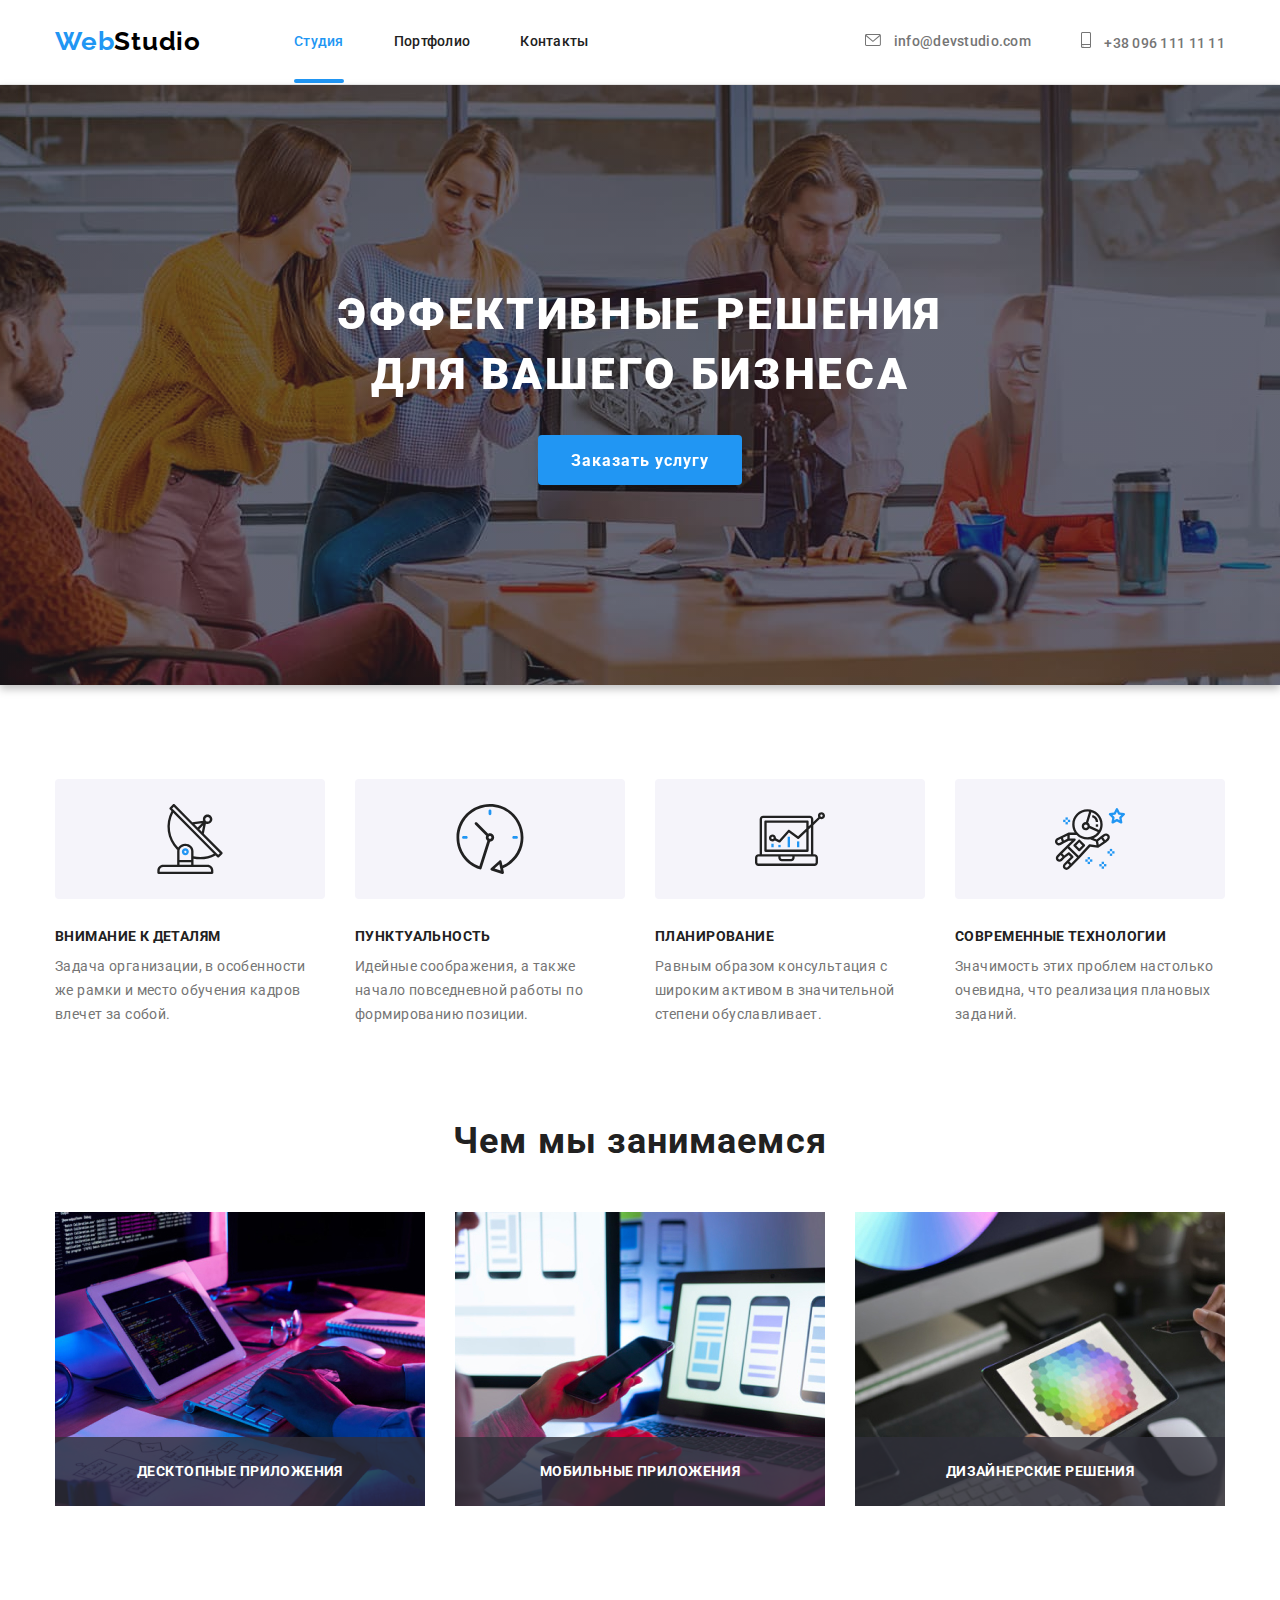
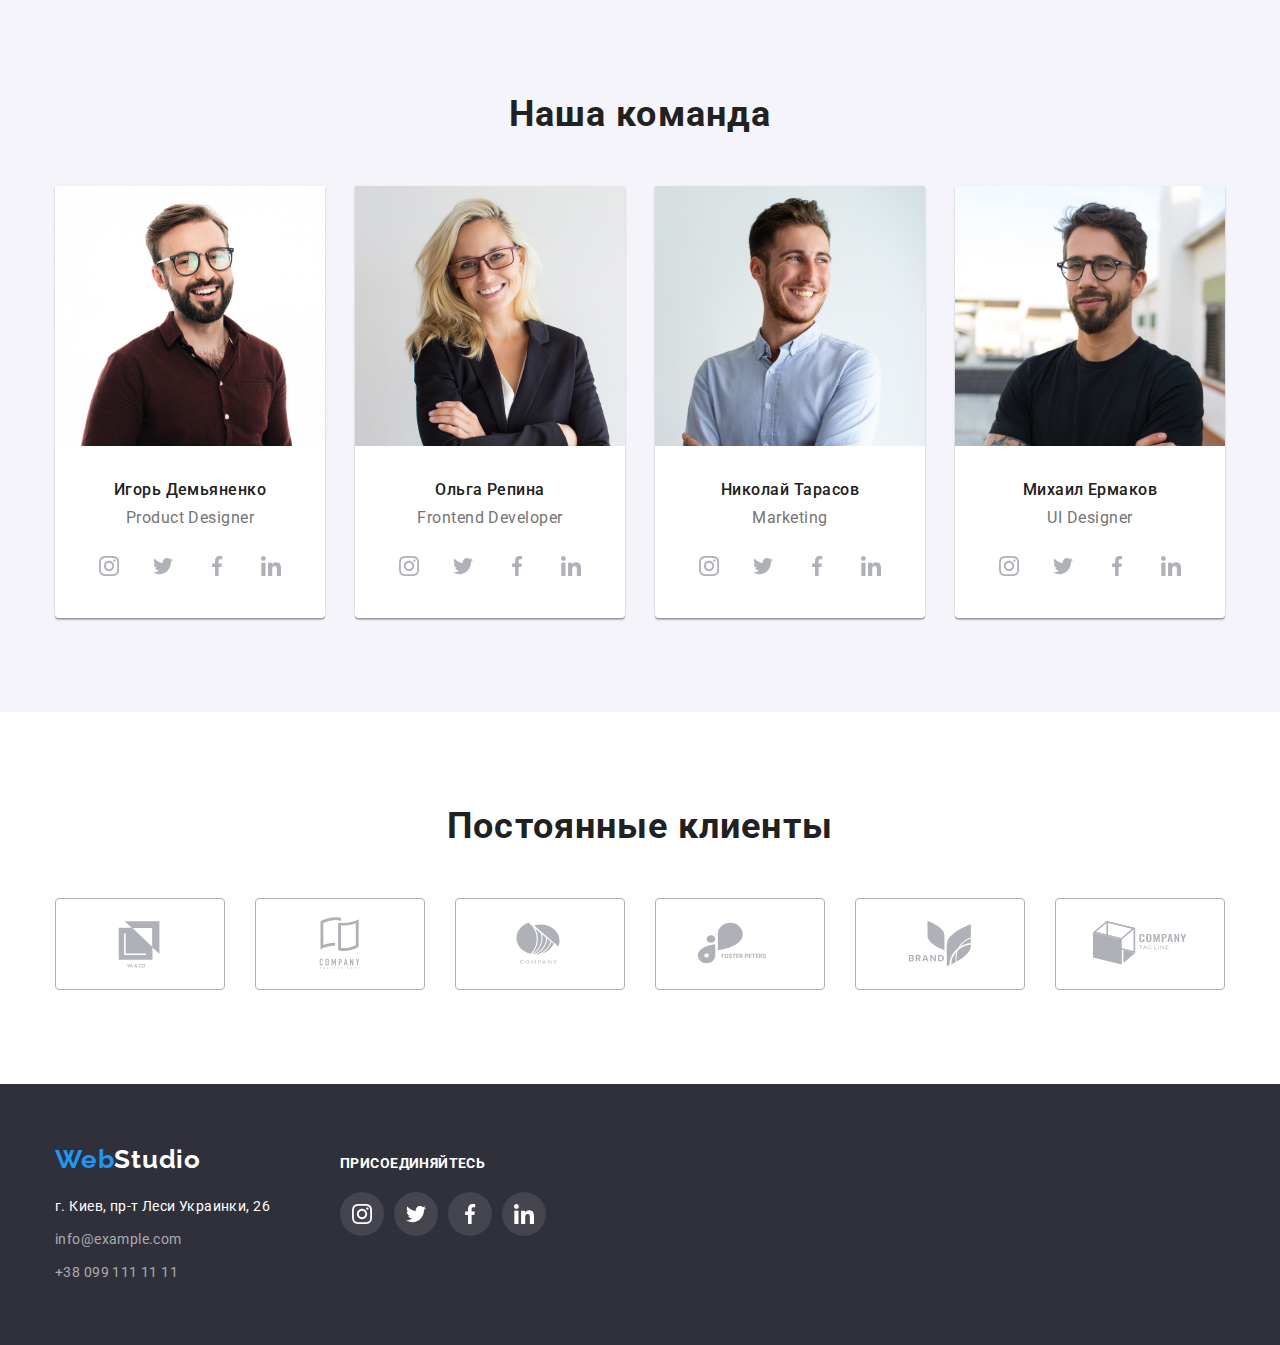
==== commit d8a9ef99: "15060005" ====
--- a/index.html
+++ b/index.html
@@ -125,15 +125,15 @@
                 <h2 class="section-title">Чем мы занимаемся</h2>
                 <!-- Картинки середини -->
                 <ul class="section-images">
-                    <li class="item"><img src="./images/box1.jpg" alt="Десктопные приложения" width="370px"
+                    <li class="item section-item-img"><img src="./images/box1.jpg" alt="Десктопные приложения" width="370px"
                         height="294px">
                         <p class="section-text-image">Десктопные приложения</p>
                         </li>
-                    <li class="item"><img src="./images/box2.jpg" alt="Мобильные приложения" width="370px"
+                    <li class="item section-item-img"><img src="./images/box2.jpg" alt="Мобильные приложения" width="370px"
                             height="294px">
                         <p class="section-text-image">Мобильные приложения</p>
                     </li>
-                    <li class="item"><img src="./images/box3.jpg" alt="Дизайнерские решения" width="370px"
+                    <li class="item section-item-img"><img src="./images/box3.jpg" alt="Дизайнерские решения" width="370px"
                             height="294px">
                     <p class="section-text-image">Дизайнерские решения</p>
                     </li>
--- a/css/styles.css
+++ b/css/styles.css
@@ -420,26 +420,31 @@
     margin-bottom: 50px;
 }
 
-    .section-images {
+.section-images {
     display: flex;
     justify-content: space-between;
 }
 
-    .section-images .item+.item {
+.section-images .item+.item {
     margin-left: 30px;
 }
-    .item {
-    display: flex;
+ .item {
+
       position: relative;
 }
-    .section-text-image {
+
+.section-item-img {
+    display: flex;
+    position: relative;
+}
+.section-text-image {
     display: inline-block;
     position: absolute;
     padding-top: 27px;
     padding-bottom: 27px;
     left: 0;
     bottom: 0;
-
+    width: 100%;
     font-weight: 700;
     font-size: 14px;
     line-height: 1.14;
@@ -447,21 +452,22 @@
     letter-spacing: 0.03em;
     text-transform: uppercase;
     color: var(--hero);
+    background: rgba(47, 48, 58, 0.8);
 }
 
 /* SECTION середина - іконки */
 
 
-    .section-icons {
-      display: flex;
-    justify-content: center;
-    align-items: center;
-    margin-bottom: 30px;
-    width: 270px;
-    height: 120px;
-
-    border-radius: 4px;
-    background-color: var(--button-bcg);
+.section-icons {
+  display: flex;
+  justify-content: center;
+  align-items: center;
+  margin-bottom: 30px;
+  width: 270px;
+  height: 120px;
+
+  border-radius: 4px;
+  background-color: var(--button-bcg);
 }
 
 .section-secondary-block {
@@ -857,7 +863,6 @@
     margin-bottom: 50px;
     border: transparent;
     list-style-type: none;
-    display: flex;
     justify-content: center;
     margin-bottom: 50px;
     margin-top: 0;
@@ -894,6 +899,10 @@
     color: var(--primary-text-color);
     border: none;
     cursor: pointer;
+    box-shadow: none;
+    transition: color 250ms cubic-bezier(0.4, 0, 0.2, 1),
+    background-color 250ms cubic-bezier(0.4, 0, 0.2, 1),
+    box-shadow 250ms cubic-bezier(0.4, 0, 0.2, 1);
 }
 
 .button-portfolio .btn {
@@ -912,31 +921,27 @@
     padding: 20px 0;
     border-top: none;
     border: 1px solid #EEEEEE;
-    /* outline: 1px solid tomato; */
-}
-
-/* .cases-img {
-    border: none;
-} */
+}
+
 
 .cases .cases-items {
     margin-right: 30px;
     margin-bottom: 30px;
     background: #FFFFFF;
-    /* border: 1px solid #EEEEEE; */
-
-}
-
-/* .cases-items {
- 
-    gap: 30px;
-} */
+   
+}
+
+
 .cases-img {
     display: block;
 }
 
-.cases .cases-items:hover,
-.cases .cases-items:focus {
+.cases-link-items {
+    display: block;
+    text-decoration: none;
+}
+.cases-link-items:hover,
+.cases-link-items:focus {
     box-shadow: 0px 1px 1px rgba(0, 0, 0, 0.12),
         0px 4px 4px rgba(0, 0, 0, 0.06),
         1px 4px 6px rgba(0, 0, 0, 0.16);
@@ -949,6 +954,38 @@
 .cases-items:nth-last-child(-n + 3) {
     margin-bottom: 0;
 }
+
+.cases-img-thumb{
+    display: block;
+    position: relative;
+    overflow: hidden;
+}
+.cases-items:hover .overlay,
+.cases-items:focus .overlay {
+  transform: translateY(0);
+}
+
+.overlay {
+    display: inline-block;
+    position: absolute;
+    top: 0;
+    left: 0;
+    width: 100%;
+    height: 100%;
+    padding: 63px 24px;   
+
+    color: var(--hero);
+    font-size: 18px;
+    font-weight: 400;
+    line-height: 1.55;
+    text-align: left;
+
+    background-color: rgba(33, 150, 243, 0.9);
+
+    transform: translateY(100%);
+    transition: transform 250ms cubic-bezier(0.4, 0, 0.2, 1);
+}
+
 
 .cases .cases-title {
 
@@ -958,6 +995,7 @@
     letter-spacing: 0.06em;
     padding-right: 24px;
     padding-left: 24px;
+    text-decoration: none;
 
     color: var(--primary-text-color);
 }
@@ -968,6 +1006,7 @@
     letter-spacing: 0.03em;
     padding-right: 24px;
     padding-left: 24px;
+    color: var(--text-color);
 
 }
 
@@ -991,7 +1030,7 @@
 }
 
 .backdrop.is-hidden .modal {
-  transform: translate(-50%, -50%) scale(1.1);
+  transform: translate(-50%, -50%) scale(0.7);
 }
 
 .modal {
